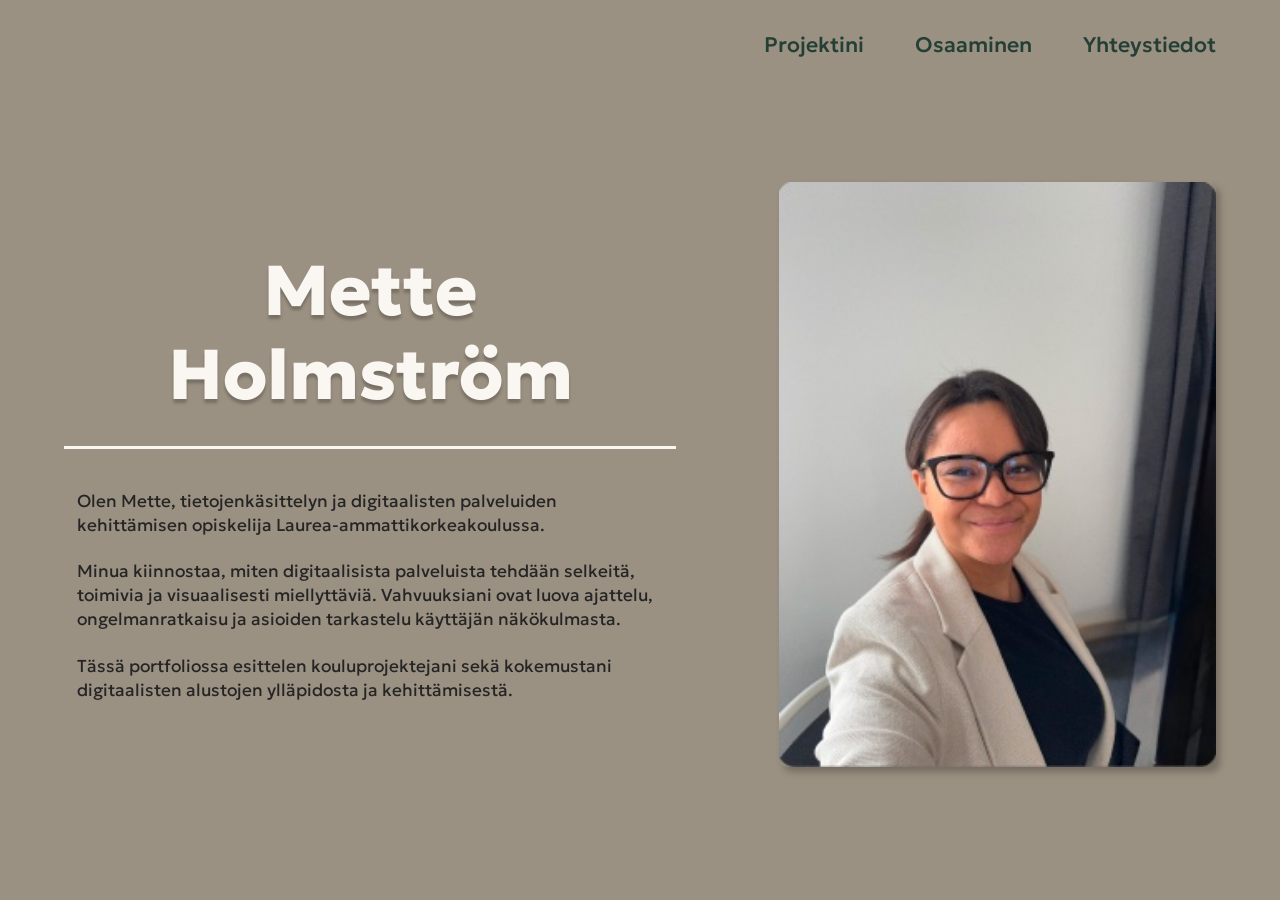
==== index.html @ 4c22401b "siirretty portfolion tiedostot juureen" ====
<!DOCTYPE html>
<html lang="fi">
<head>
  <meta charset="UTF-8">
  <meta name="viewport" content="width=device-width, initial-scale=1.0">
  <meta name="description" content="Mette Holmströmin portfolio – projektit, osaaminen ja yhteystiedot.">
  <title>Portfolio | Mette Holmström</title>
  <link rel="stylesheet" href="css/styles.css">
  <script src="js/script.js" defer></script>
</head>
<body>
  <div class="portfolio home">
    <header><nav aria-label="Päävalikko"><a href="projektit.html">Projektini</a>
<a href="osaaminen.html">Osaaminen</a>
<a href="yhteystiedot.html">Yhteystiedot</a></nav></header>
    <main>
      <div class="intro-layout">
        <div class="intro-copy">
          <h1>Mette<br>Holmström</h1>
          <div class="intro-text">
            <p>Olen Mette, tietojenkäsittelyn ja digitaalisten palveluiden kehittämisen opiskelija Laurea-ammattikorkeakoulussa.</p>
            <p>Minua kiinnostaa, miten digitaalisista palveluista tehdään selkeitä, toimivia ja visuaalisesti miellyttäviä. Vahvuuksiani ovat luova ajattelu, ongelmanratkaisu ja asioiden tarkastelu käyttäjän näkökulmasta.</p>
            <p>Tässä portfoliossa esittelen kouluprojektejani sekä kokemustani digitaalisten alustojen ylläpidosta ja kehittämisestä.</p>
          </div>
        </div>
        <img class="portrait" src="images/omakuva.jpg" alt="Mette Holmström" width="263" height="352">
      </div></main>
  </div>
</body>
</html>
---- css/styles.css ----
/* Kaikkien sivujen yhteiset tyylit. */
@font-face { font-family: 'Geologica'; font-style: normal; font-weight: 400; font-display: swap; src: url('../fonts/geologica-400.ttf') format('truetype'); }
@font-face { font-family: 'Geologica'; font-style: normal; font-weight: 500; font-display: swap; src: url('../fonts/geologica-500.ttf') format('truetype'); }
@font-face { font-family: 'Geologica'; font-style: normal; font-weight: 700; font-display: swap; src: url('../fonts/geologica-700.ttf') format('truetype'); }
@font-face { font-family: 'Geologica'; font-style: normal; font-weight: 800; font-display: swap; src: url('../fonts/geologica-800.ttf') format('truetype'); }

:root {
  --background: #9b9182;
  --heading: #FAF7F2;
  --subheading: #243F35;
  --text: #252525;
}
* { box-sizing: border-box; }
html { font-family: 'Geologica', sans-serif; color: var(--text); background: var(--background); }
body { margin: 0; }
a { color: inherit; text-decoration: none; }
a[href]:hover { text-decoration: underline; text-underline-offset: 6px; }
a[href]:focus-visible { outline: 2px solid var(--heading); outline-offset: 6px; border-radius: 2px; }
a[aria-disabled='true'] { cursor: default; }
.portfolio {
  width: 100%;
  min-height: 100vh;
  min-height: 100svh;
  padding: clamp(24px, 3vw, 48px) clamp(24px, 5vw, 96px);
  background: var(--background);
  display: flex;
  flex-direction: column;
}
header, main { width: 100%; max-width: 1440px; margin-inline: auto; }
main { flex: 1; display: flex; flex-direction: column; justify-content: center; }
.home main { padding-block: 32px; }
header { min-height: 40px; }
nav { display: flex; justify-content: flex-end; align-items: center; gap: clamp(28px, 4vw, 76px); color: var(--subheading); font-size: clamp(21px, 1.65vw, 28px); font-weight: 500; line-height: 1.4; }
h1 { margin: 18px 0 35px; color: var(--heading); font-size: clamp(62px, 5vw, 88px); line-height: 1.2; font-weight: 400; text-shadow: 0 4px 3px #0000003b; }
h2 { margin: 0 0 20px; color: var(--subheading); font-size: clamp(21px, 1.65vw, 28px); line-height: 1.3; font-weight: 500; }
p { margin: 0 0 22px; }
/* Etusivu */
.home { padding-top: 30px; }
.intro-layout { display: grid; grid-template-columns: minmax(0, 1.4fr) minmax(0, 1fr); gap: clamp(45px, 8vw, 150px); align-items: center; }
.intro-copy h1 { margin: 18px 0 40px; padding: 0 0 29px; border-bottom: 3px solid var(--heading); text-align: center; font-size: clamp(64px, 5.5vw, 100px); font-weight: 800; line-height: 1.2; }
.intro-text { padding: 0 13px; font-size: clamp(17px, 1.35vw, 24px); line-height: 1.4; }
.intro-text p:last-child { margin-bottom: 0; }
.portrait { display: block; width: min(100%, 480px); height: auto; aspect-ratio: 263 / 352; justify-self: center; object-fit: cover; border-radius: 9px; box-shadow: 4px 5px 7px #00000040; transform: translateY(9px); }
/* Projektini */
.projects h1 { margin-left: -4px; margin-bottom: 36px; }
.projects-grid { display: grid; grid-template-columns: 1fr 1fr; gap: clamp(40px, 7vw, 130px); }
.project { min-width: 0; }
.project-copy { padding: 0 27px; font-size: clamp(13px, 1vw, 18px); line-height: 1.4; }
.project h2 { white-space: normal; margin-bottom: 20px; }
.project p { margin-bottom: 13px; }
.project img { display: block; width: 100%; height: auto; margin-top: 39px; }
.project:nth-child(2) .project-copy { padding: 0 15px; }
.project:nth-child(2) img { margin-top: 18px; }
.project-link { display: block; margin-top: 23px; text-align: center; font-size: clamp(15px, 1.1vw, 20px); line-height: 1.5; }
.design-list { list-style: none; margin: 0 0 13px; padding: 0; }
.design-list li::before { content: '-'; }
/* Osaaminen */
.skills h1 { text-align: center; margin-top: 36px; margin-bottom: 62px; }
.skills-grid { display: grid; grid-template-columns: repeat(3, 1fr); gap: clamp(40px, 6vw, 110px); padding: 0 8px; }
.skills-grid h2 { min-height: 55px; margin-bottom: 9px; }
.skills-grid ul { list-style: none; padding: 0; margin: 0; font-size: clamp(15px, 1.1vw, 20px); line-height: 1.4; }
.skills-grid li { margin-bottom: 16px; }
.skills-grid section:nth-child(2) li:first-child { margin-bottom: 24px; }
.skills-grid section:nth-child(3) li { margin-bottom: 23px; }
/* Yhteystiedot */
.contact h1 { margin-top: 62px; margin-bottom: 61px; text-align: center; }
.contact-details { display: flex; flex-direction: column; align-items: center; gap: 27px; text-align: center; font-size: clamp(21px, 1.65vw, 28px); font-weight: 500; line-height: 1.6; }
.contact-details p { margin: 0; }
.contact-details a { color: var(--subheading); }
.envelope { display: block; width: 132px; height: 116px; margin: 40px auto 0; color: var(--heading); }
/* Pienemmillä näytöillä sisältö asettuu väljemmin ja lopulta allekkain. */
@media (max-width: 960px) {
  .portfolio { padding-left: 32px; padding-right: 32px; }
  nav { gap: 28px; font-size: 18px; }
  .intro-layout { grid-template-columns: minmax(0, 1fr) 30%; gap: 45px; }
  .portrait { width: 100%; height: auto; }
  .intro-copy h1 { font-size: clamp(40px, 6.4vw, 64px); }
  .projects-grid { gap: 40px; }
  .project-copy, .project:nth-child(2) .project-copy { padding: 0; font-size: 12px; }
  .project h2 { white-space: normal; }
  .skills-grid { gap: 40px; padding: 0; }
}
@media (max-width: 650px) {
  .portfolio { min-height: 100svh; padding: 23px 24px 36px; }
  nav { justify-content: center; flex-wrap: wrap; gap: 12px 20px; font-size: 15px; }
  h1 { font-size: clamp(32px, 8vw, 48px); overflow-wrap: anywhere; }
  h2 { font-size: 20px; }
  .intro-layout { display: flex; flex-direction: column; gap: 32px; }
  .intro-copy h1 { margin-top: 32px; margin-bottom: 28px; padding-bottom: 24px; font-size: clamp(38px, 10vw, 60px); }
  .intro-text { padding: 0; font-size: 16px; line-height: 1.5; }
  .portrait { width: min(100%, 263px); height: auto; transform: none; }
  .projects h1 { margin: 32px 0; }
  .projects-grid, .skills-grid { grid-template-columns: 1fr; gap: 38px; }
  .project-copy, .project:nth-child(2) .project-copy { font-size: 14px; line-height: 1.5; }
  .project h2 { margin-bottom: 16px; }
  .project img, .project:nth-child(2) img { margin-top: 23px; }
  .project-link { font-size: 15px; margin-top: 17px; }
  .skills h1 { margin-top: 36px; margin-bottom: 38px; }
  .skills-grid h2 { min-height: auto; margin-bottom: 20px; }
  .skills-grid ul { font-size: 15px; line-height: 1.5; }
  .skills-grid li { margin-bottom: 13px; }
  .contact h1 { margin-top: 46px; margin-bottom: 40px; }
  .contact-details { font-size: clamp(14px, 3.8vw, 20px); gap: 22px; }
  .contact-details a { overflow-wrap: anywhere; }
  .envelope { margin-top: 36px; }
}
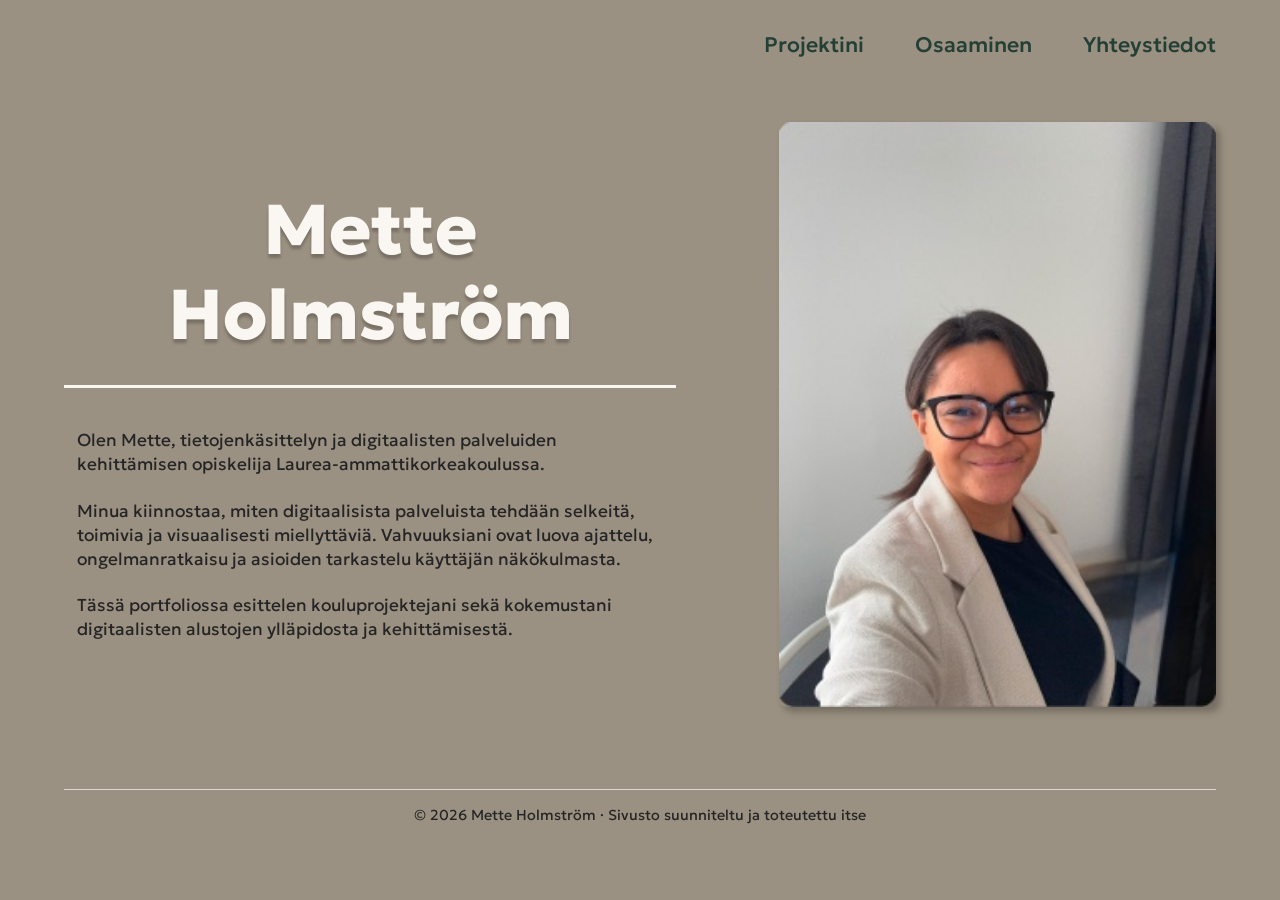
==== commit fb55fc46: "sivun asettelu ja lisäprojektit" ====
--- a/index.html
+++ b/index.html
@@ -24,7 +24,11 @@
           </div>
         </div>
         <img class="portrait" src="images/omakuva.jpg" alt="Mette Holmström" width="263" height="352">
-      </div></main>
+      </div>
+    </main>
+    <footer class="site-footer">
+  <p>© 2026 Mette Holmström · Sivusto suunniteltu ja toteutettu itse</p>
+</footer>
   </div>
 </body>
 </html>
--- a/css/styles.css
+++ b/css/styles.css
@@ -105,3 +105,88 @@
   .envelope { margin-top: 36px; }
 }
 
+.skills-image {
+  display: block;
+  width: 100%;
+  max-width: 280px;
+  height: 180px;
+  object-fit: contain;
+  margin: 0 auto 1rem;
+}
+
+.skills-dropdown {
+  margin-top: 1rem;
+}
+
+.skills-dropdown summary {
+  cursor: pointer;
+  padding: 0.75rem 1rem;
+  color: #243F35;
+  border: 1px solid #243F35;
+  font: inherit;
+  font-weight: 600;
+  list-style: none;
+  border-radius: 8px;
+}
+
+.skills-dropdown summary::-webkit-details-marker {
+  display: none;
+}
+
+.skills-dropdown summary::after {
+  content: "+";
+  float: right;
+}
+
+.skills-dropdown[open] summary::after {
+  content: "−";
+}
+
+.skills-dropdown ul {
+  margin-top: 1rem;
+  background-color: #FAF7F2;
+  border: 1px solid #ddd8cf;
+  border-radius: 14px;
+  padding: 1rem 1rem 1rem 2.5rem;
+}
+
+.skills main {
+  margin-top: 4rem;
+}
+
+.skills-grid section:nth-child(2) h2 {
+  margin-top: 1rem;
+  text-align: center;
+}
+
+.projects-grid .project-extra {
+  display: flex;
+  flex-direction: column;
+}
+
+.projects-grid .project-extra > img {
+  display: block;
+  width: 100%;
+  max-width: 400px;
+  height: 240px;
+  object-fit: contain;
+  margin: 1rem auto 0;
+}
+
+.projects-grid > .project {
+  background-color: #fff;
+  border: 1px solid #ddd8cf;
+  border-radius: 16px;
+  padding: 24px;
+  box-shadow: 0 4px 12px rgba(0, 0, 0, 0.08);
+}
+
+.site-footer {
+  margin-top: 3rem;
+  padding: 1rem;
+  border-top: 1px solid #ddd8cf;
+  text-align: center;
+  color: #252525;
+  font-size: 0.9rem;
+}
+
